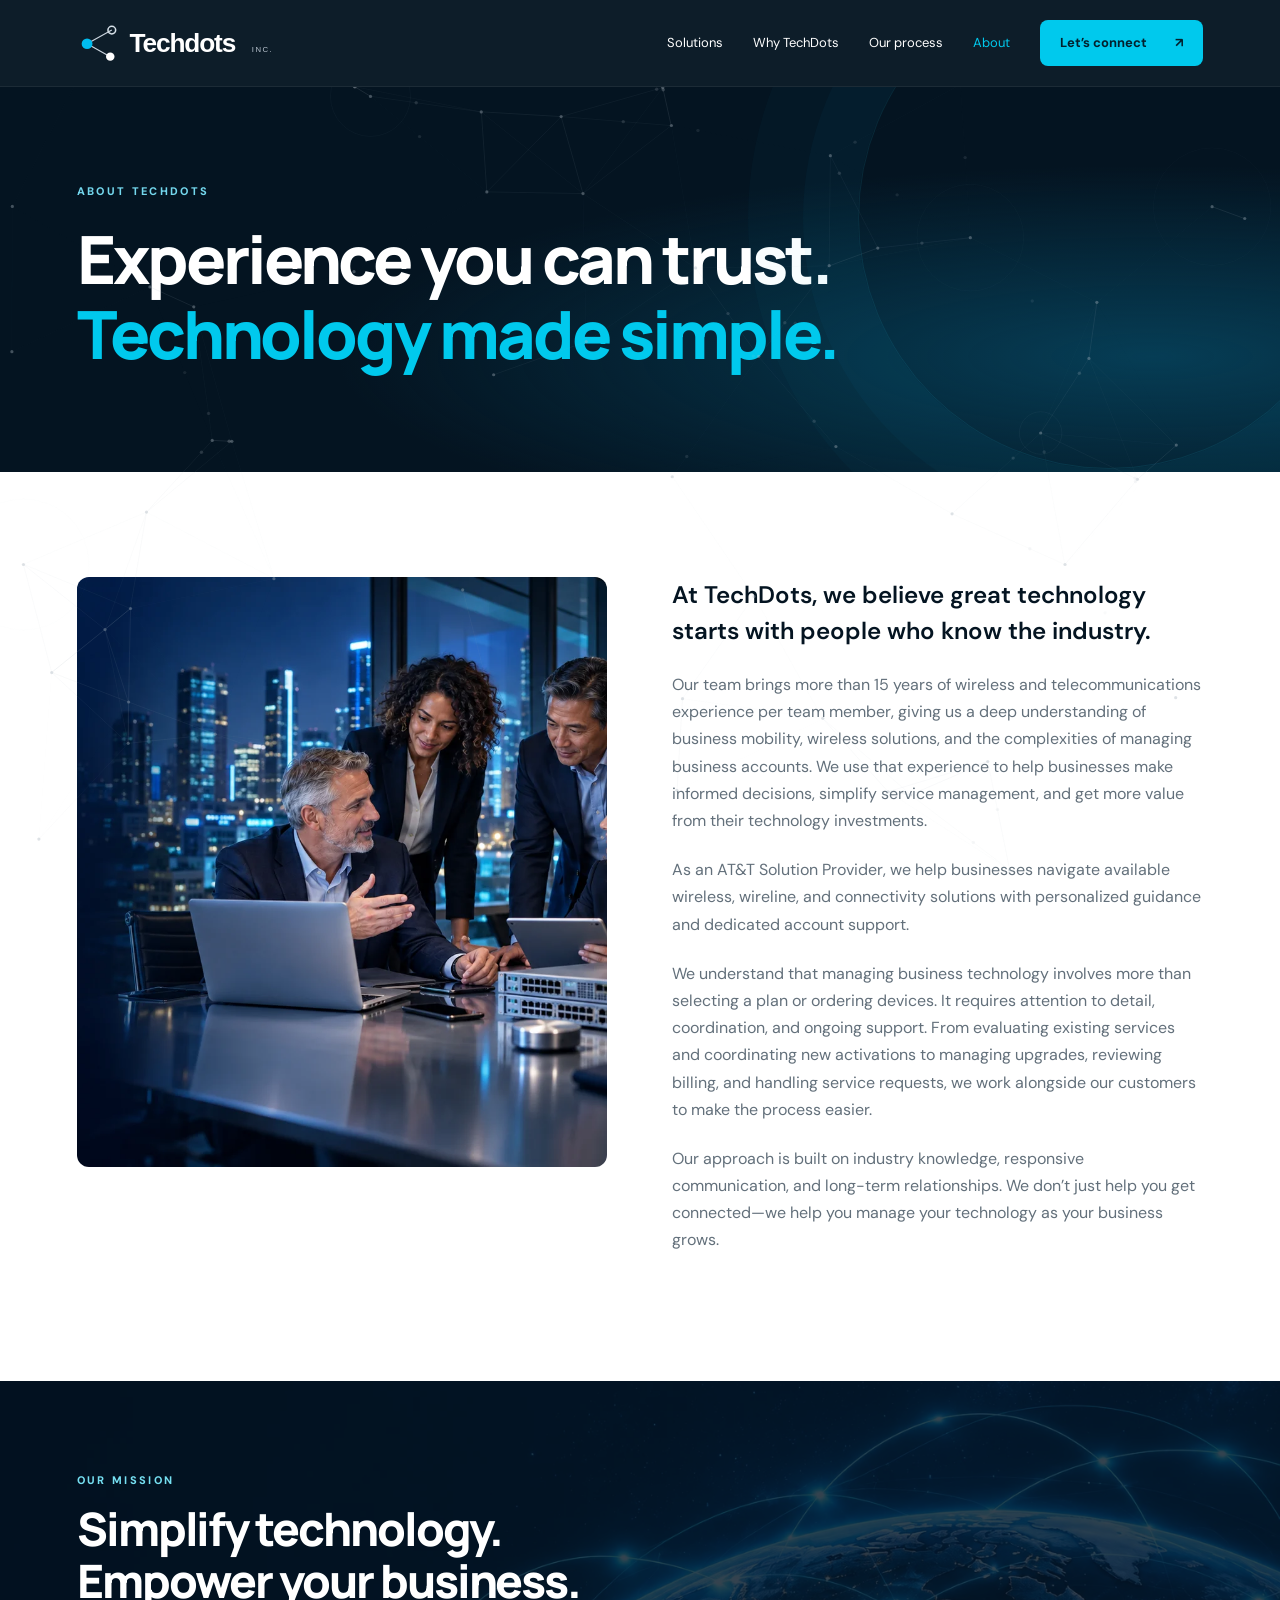
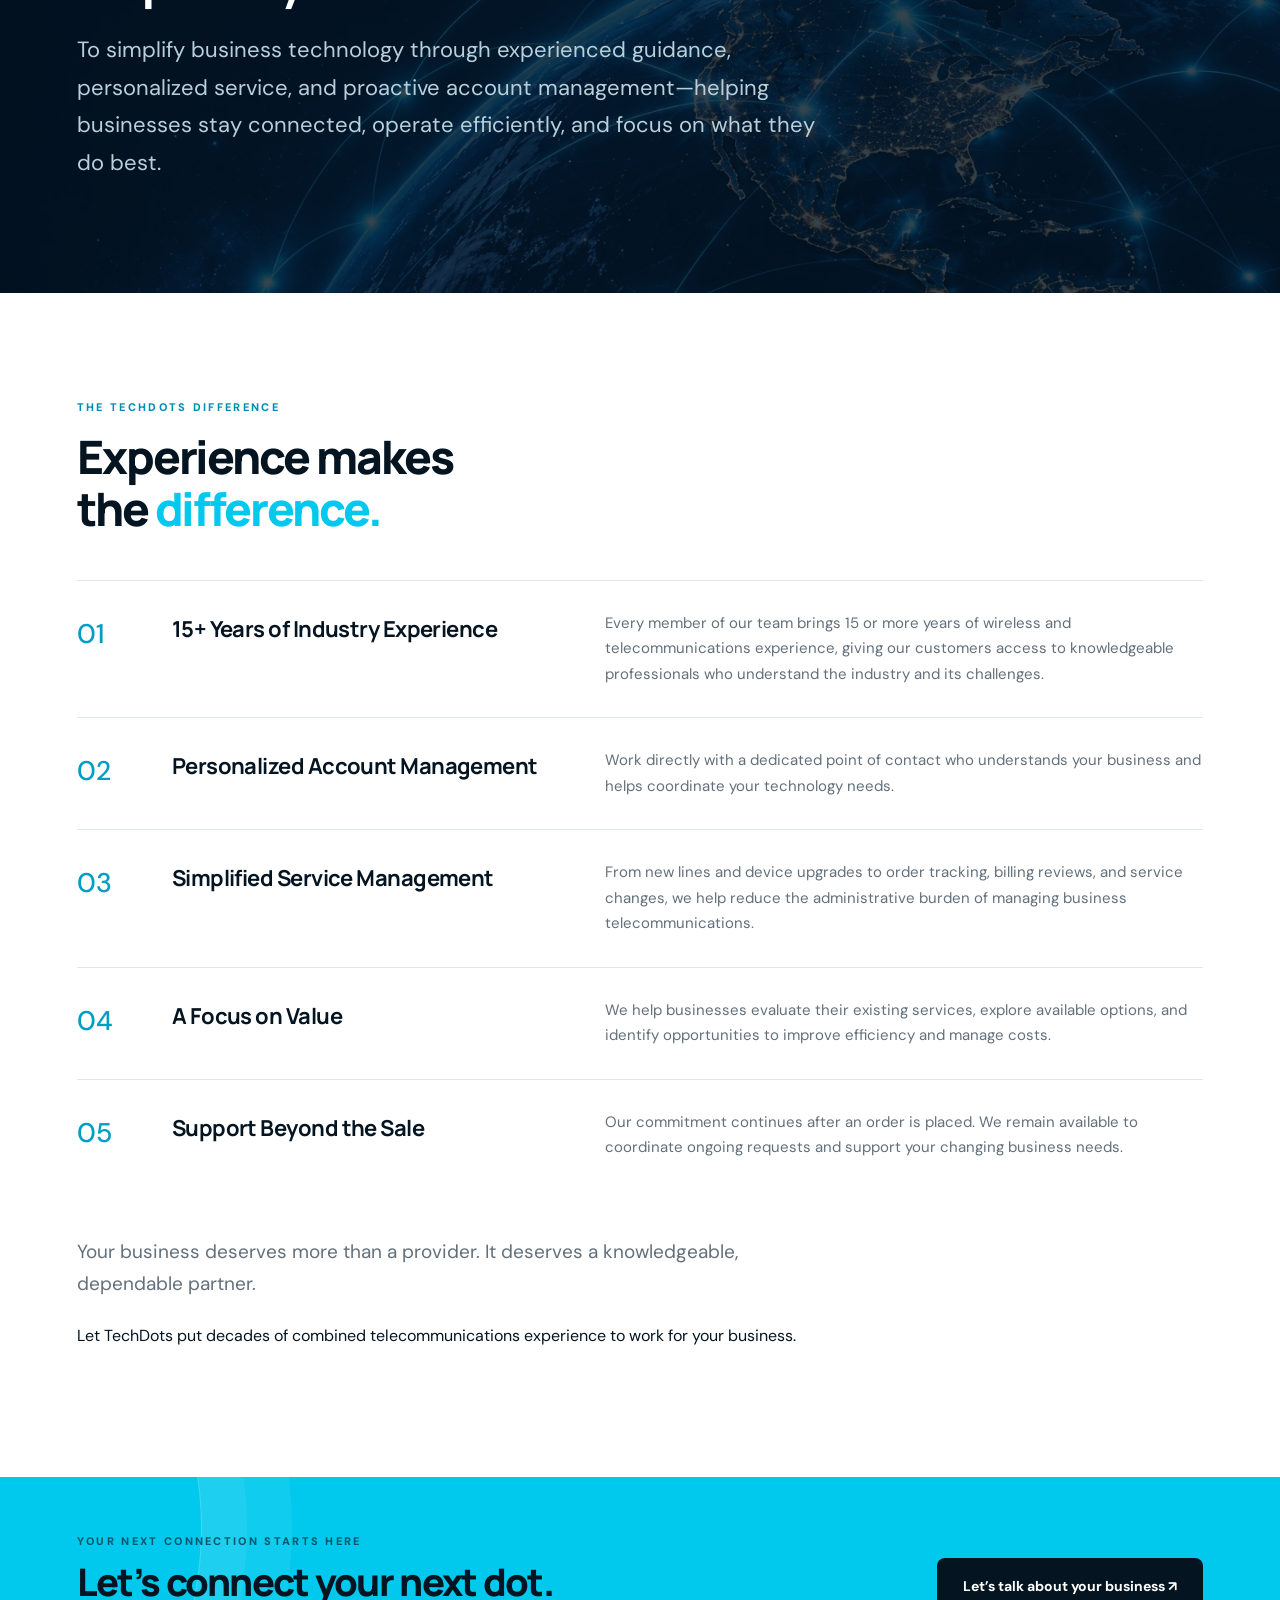
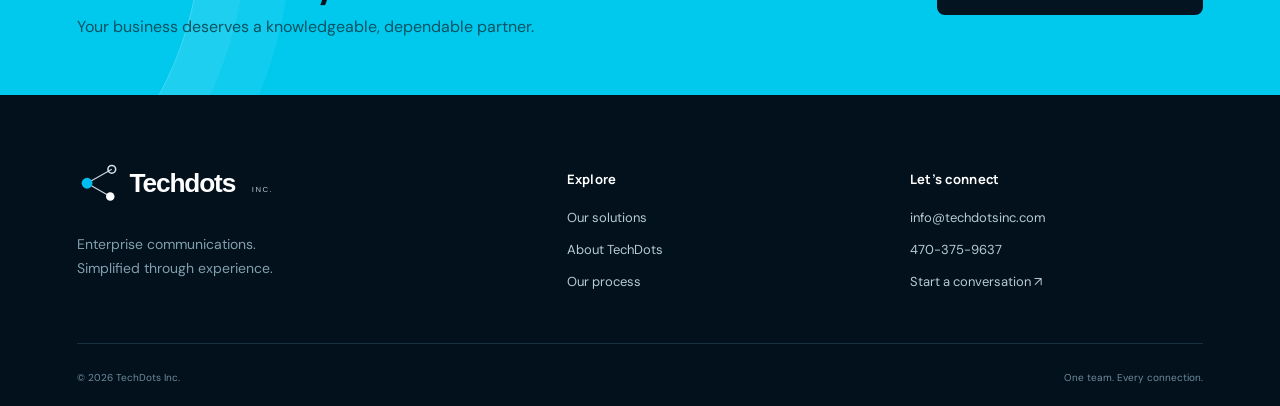
==== about.html @ aaf8532e "update" ====
<!doctype html><html lang="en"><head><meta charset="utf-8"><meta name="viewport" content="width=device-width,initial-scale=1"><title>About TechDots | TechDots Inc.</title><meta name="description" content="TechDots simplifies enterprise mobility, networking, cloud, security and account management with experienced guidance and personalized support."><meta name="theme-color" content="#041421"><link rel="icon" href="assets/favicon.svg" type="image/svg+xml"><link rel="stylesheet" href="styles.css"><script src="script.js" defer></script></head><body><canvas id="ambient-network" aria-hidden="true"></canvas><a class="skip" href="#main">Skip to content</a><header><div class="wrap header-inner"><a class="brand" href="index.html" aria-label="TechDots home"><img class="site-logo" src="assets/techdots-logo.svg" width="282" height="58" alt="Techdots Inc."></a><button class="menu-toggle" aria-label="Open navigation" aria-expanded="false">☰</button><nav aria-label="Main navigation"><a href="solutions.html">Solutions</a><a href="index.html#why">Why TechDots</a><a href="index.html#process">Our process</a><a href="about.html">About</a><a class="button small" href="contact.html">Let’s connect <span>↗</span></a></nav></div></header><main id="main"><section class="page-intro"><div class="wrap"><span class="eyebrow">ABOUT TECHDOTS</span><h1>Experience you can trust.<br><em>Technology made simple.</em></h1></div></section><section class="section"><div class="wrap split about-body"><img src="assets/about.webp" alt="Illustrative team of experienced telecom professionals" loading="lazy"><div><p>At TechDots, we believe great technology starts with people who know the industry.</p><p>Our team brings more than 15 years of wireless and telecommunications experience per team member, giving us a deep understanding of business mobility, wireless solutions, and the complexities of managing business accounts. We use that experience to help businesses make informed decisions, simplify service management, and get more value from their technology investments.</p><p>As an AT&T Solution Provider, we help businesses navigate available wireless, wireline, and connectivity solutions with personalized guidance and dedicated account support.</p><p>We understand that managing business technology involves more than selecting a plan or ordering devices. It requires attention to detail, coordination, and ongoing support. From evaluating existing services and coordinating new activations to managing upgrades, reviewing billing, and handling service requests, we work alongside our customers to make the process easier.</p><p>Our approach is built on industry knowledge, responsive communication, and long-term relationships. We don’t just help you get connected—we help you manage your technology as your business grows.</p></div></div></section><section class="mission"><div class="wrap"><span class="eyebrow">OUR MISSION</span><h2 class="reveal">Simplify technology.<br>Empower your business.</h2><p>To simplify business technology through experienced guidance, personalized service, and proactive account management—helping businesses stay connected, operate efficiently, and focus on what they do best.</p></div></section><section class="section"><div class="wrap"><span class="eyebrow">THE TECHDOTS DIFFERENCE</span><h2>Experience makes<br>the <em>difference.</em></h2><div class="difference-list"><article class="reveal"><span>01</span><h3>15+ Years of Industry Experience</h3><p>Every member of our team brings 15 or more years of wireless and telecommunications experience, giving our customers access to knowledgeable professionals who understand the industry and its challenges.</p></article><article class="reveal"><span>02</span><h3>Personalized Account Management</h3><p>Work directly with a dedicated point of contact who understands your business and helps coordinate your technology needs.</p></article><article class="reveal"><span>03</span><h3>Simplified Service Management</h3><p>From new lines and device upgrades to order tracking, billing reviews, and service changes, we help reduce the administrative burden of managing business telecommunications.</p></article><article class="reveal"><span>04</span><h3>A Focus on Value</h3><p>We help businesses evaluate their existing services, explore available options, and identify opportunities to improve efficiency and manage costs.</p></article><article class="reveal"><span>05</span><h3>Support Beyond the Sale</h3><p>Our commitment continues after an order is placed. We remain available to coordinate ongoing requests and support your changing business needs.</p></article></div><p class="lead">Your business deserves more than a provider. It deserves a knowledgeable, dependable partner.</p><p>Let TechDots put decades of combined telecommunications experience to work for your business.</p></div></section><section class="cta"><div class="wrap"><div><span class="eyebrow">YOUR NEXT CONNECTION STARTS HERE</span><h2>Let’s connect your next dot.</h2><p>Your business deserves a knowledgeable, dependable partner.</p></div><a class="button dark" href="contact.html">Let’s talk about your business ↗</a></div></section></main><footer><div class="wrap footer-grid"><div><a class="brand" href="index.html"><img class="site-logo" src="assets/techdots-logo.svg" width="282" height="58" alt="Techdots Inc."></a><p>Enterprise communications.<br>Simplified through experience.</p></div><div><h3>Explore</h3><a href="solutions.html">Our solutions</a><a href="about.html">About TechDots</a><a href="index.html#process">Our process</a></div><div><h3>Let’s connect</h3><a href="mailto:info@techdotsinc.com">info@techdotsinc.com</a><a href="tel:+14703759637">470-375-9637</a><a href="contact.html">Start a conversation ↗</a></div></div><div class="wrap footer-bottom"><span>© <span data-year></span> TechDots Inc.</span><span>One team. Every connection.</span></div></footer><button class="back-top" aria-label="Back to top">↑</button></body></html>
---- styles.css ----
@import url('https://fonts.googleapis.com/css2?family=DM+Sans:wght@400;500;600;700&family=Manrope:wght@400;500;600;700;800&display=swap');
:root{--ink:#041421;--navy:#071d2c;--cyan:#00c9ed;--paper:#f5f9fc;--muted:#63707b;--line:#dce6ec}*{box-sizing:border-box}html{scroll-behavior:smooth;scroll-padding-top:92px}body{margin:0;color:var(--ink);font-family:'DM Sans',Arial,sans-serif;background:white;font-size:16px;line-height:1.7}h1,h2,h3,.brand{font-family:Manrope,Arial,sans-serif;line-height:1.13;letter-spacing:-.045em}h1{font-size:clamp(42px,5.2vw,78px);font-weight:800;margin:20px 0 26px;max-width:900px}h2{font-size:clamp(32px,3.6vw,53px);margin:14px 0 24px;font-weight:800}h3{font-size:22px;letter-spacing:-.025em;margin:12px 0}p{margin:0 0 22px}a{color:inherit;text-decoration:none}button,input,textarea,select{font:inherit}button,a,input,select,textarea{-webkit-tap-highlight-color:transparent}button{cursor:pointer}a:focus-visible,button:focus-visible,input:focus-visible,textarea:focus-visible,select:focus-visible{outline:3px solid #009dc4;outline-offset:5px}img{display:block;max-width:100%}em{font-style:normal;color:var(--cyan)}.wrap{width:min(1240px,88%);margin:auto}.section{padding:105px 0}.eyebrow{display:block;font-size:11px;letter-spacing:.21em;font-weight:800;color:#008bb5;line-height:1.7}.lead{font-size:19px;line-height:1.7;max-width:730px;color:var(--muted)}.button{display:inline-flex;align-items:center;justify-content:center;gap:28px;background:var(--cyan);color:#03202d;border:1px solid transparent;padding:17px 25px;border-radius:8px;font-size:14px;font-weight:700;transition:transform .25s,box-shadow .25s,background .25s;line-height:1.5}.button:hover{transform:translateY(-3px);box-shadow:0 8px 28px #00bce32b;background:#46ddf7}.button.small{padding:12px 19px;font-size:13px}.button.dark{background:var(--ink);color:white}.button.outline{background:transparent;border-color:#94a9b6;color:var(--ink)}.text-link{font-size:14px;font-weight:700}.text-link:hover{color:var(--cyan)}header{background:#041421f5;color:white;position:sticky;top:0;z-index:50;backdrop-filter:blur(16px);border-bottom:1px solid #ffffff10}.header-inner{height:86px;display:flex;justify-content:space-between;align-items:center}.brand{display:inline-flex;align-items:center;gap:13px;font-size:31px;font-weight:800;letter-spacing:-.06em;white-space:nowrap}.brand small{font-family:Arial,sans-serif;font-size:10px;letter-spacing:.12em;font-weight:400;margin-left:6px}.brandmark{position:relative;width:35px;height:35px;display:inline-block;background:linear-gradient(60deg,transparent 46%,var(--cyan) 48%,var(--cyan) 51%,transparent 53%)}.brandmark:after{content:'';position:absolute;left:5px;top:15px;width:28px;border-top:2px solid var(--cyan);transform:rotate(-34deg)}.brandmark i{position:absolute;width:10px;height:10px;background:var(--cyan);border-radius:50%;z-index:1}.brandmark i:nth-child(1){left:1px;top:22px}.brandmark i:nth-child(2){left:17px;top:1px}.brandmark i:nth-child(3){right:0;bottom:0}nav{display:flex;align-items:center;gap:30px}nav>a{font-size:13px;transition:color .2s}nav>a:hover,nav>a[aria-current=page]{color:var(--cyan)}nav>a.button:hover{color:var(--ink)}.menu-toggle{display:none;background:none;color:white;border:0;font-size:26px}.hero{min-height:700px;height:calc(100svh - 86px);max-height:920px;background:var(--ink);color:white;position:relative;overflow:hidden;display:flex;align-items:center}.hero-img{position:absolute;width:100%;height:100%;object-fit:cover;object-position:center}.hero:after{content:'';position:absolute;inset:0;background:linear-gradient(90deg,#03101bee 0%,#03101bc9 25%,#03101b12 65%);pointer-events:none}.hero-content{position:relative;z-index:2;padding:60px 0 90px}.hero-content h1{max-width:650px;font-size:clamp(44px,5.5vw,80px)}.hero p{font-size:19px;line-height:1.65;max-width:550px;color:#d3dfe8}.hero .eyebrow{color:#a0dfed}.actions{display:flex;align-items:center;gap:25px;margin:30px 0 42px}.partner{display:flex;align-items:center;gap:16px;font-size:13px;color:#c3d5de}.partner b{font-size:25px;color:white}.partner>span:last-child{border-left:1px solid #6d8999;padding-left:17px}.partner-orb{height:32px;width:32px;border-radius:50%;background:repeating-linear-gradient(0deg,var(--cyan) 0 3px,transparent 3px 5px);transform:rotate(-15deg)}.live-dot{display:inline-block;height:7px;width:7px;border-radius:50%;background:var(--cyan);margin-right:8px;box-shadow:0 0 15px var(--cyan);animation:pulse 3s infinite}.scroll-cue{position:absolute;bottom:22px;left:6%;z-index:3;color:#9db8c7;letter-spacing:.2em;font-size:9px;display:flex;align-items:center;gap:18px}.scroll-cue span{font-size:25px;color:var(--cyan)}#network-canvas{position:absolute;inset:0;z-index:1;pointer-events:none;opacity:.5}.trust{background:var(--paper);border-bottom:1px solid var(--line)}.trust .wrap{display:flex;justify-content:space-between;align-items:center;gap:20px;padding:22px 0;font-size:13px;color:#4c6473}.trust i{height:6px;width:6px;background:var(--cyan);border-radius:50%}.section-head{display:flex;align-items:flex-end;justify-content:space-between;gap:40px;margin-bottom:35px}.section-head p{color:var(--muted);font-size:17px}.service-grid{display:grid;grid-template-columns:repeat(3,1fr);gap:22px}.service-card{background:var(--ink);position:relative;min-height:355px;border-radius:14px;color:white;overflow:hidden;isolation:isolate;border:1px solid #102e42;transition:transform .3s,box-shadow .3s}.service-card:first-child{grid-column:span 2}.service-card img{height:100%;width:100%;object-fit:cover;position:absolute;inset:0;z-index:-2;transition:transform .7s}.service-card:after{content:'';inset:0;position:absolute;background:linear-gradient(0deg,#02101bf5,#02101b75 55%,#02101b10);z-index:-1}.service-card>div{padding:30px;display:flex;flex-direction:column;justify-content:flex-end;height:100%;min-height:355px}.service-card h3{font-size:25px;max-width:320px}.service-card p{font-size:14px;color:#cbdce5;max-width:310px;line-height:1.5}.index{font-size:9px;letter-spacing:.17em;color:#6ce2fb}.card-link{display:flex;justify-content:space-between;align-items:center;font-size:12px;color:#73e3f7;margin-top:10px}.card-link b{border:1px solid #6eddf666;border-radius:50%;height:32px;width:32px;display:grid;place-items:center;font-size:18px}.service-card:hover{transform:translateY(-5px);box-shadow:0 20px 40px #06273f26}.service-card:hover img{transform:scale(1.045)}.split{display:grid;grid-template-columns:1fr 1fr;gap:65px;align-items:center}.why{background:var(--ink);color:white;overflow:hidden}.why .eyebrow{color:#79dff2}.why .lead{color:#b0c5d1;font-size:16px}.check-list article{display:flex;gap:17px;margin:23px 0}.check-list article>span{background:var(--cyan);color:var(--ink);flex:0 0 28px;height:28px;border-radius:50%;display:grid;place-items:center;margin-top:7px}.check-list h3{font-size:17px;letter-spacing:-.015em;margin:5px 0 9px}.check-list p{font-size:14px;color:#9eb7c6;line-height:1.65;margin:0}.fine{font-size:12px;color:#7b929f;line-height:1.6}.ecosystem{position:relative;min-height:620px;border-radius:22px;overflow:hidden;background:#061726;border:1px solid #173a50}.ecosystem img{position:absolute;inset:0;height:100%;width:100%;object-fit:cover;object-position:65%}.floating-tag{position:absolute;bottom:30px;left:25px;right:25px;backdrop-filter:blur(20px);background:#08283f99;border:1px solid #2d6980;color:#a4ebf9;border-radius:9px;padding:17px;text-align:center;font-size:14px}.process{background:linear-gradient(135deg,#f4f9fc,white)}.steps{display:grid;grid-template-columns:repeat(4,1fr);gap:28px;margin-top:55px}.steps article{position:relative}.steps article:before{content:'';height:1px;background:#b4d7e2;position:absolute;left:40px;top:23px;right:-28px}.steps article:last-child:before{display:none}.step-number{display:grid;place-items:center;border:1px solid #80d8ec;background:#ddf8fc;color:#008db5;height:47px;width:47px;position:relative;z-index:1;border-radius:50%;font-size:13px;margin-bottom:25px}.steps h3{font-size:23px;margin-bottom:17px}.steps p{font-size:14px;color:var(--muted)}.about-teaser{padding:95px 0;border-top:1px solid var(--line)}.about-teaser img{border-radius:13px;aspect-ratio:1.2;object-fit:cover;object-position:75%}.about-teaser p{color:var(--muted)}.cta{background:var(--cyan);padding:55px 0;position:relative;overflow:hidden}.cta:before{content:'';position:absolute;width:700px;height:700px;border:1px solid #ffffff44;border-radius:50%;left:-500px;top:-300px;box-shadow:0 0 0 45px #ffffff10,0 0 0 90px #ffffff10;pointer-events:none}.cta .wrap{display:flex;align-items:center;justify-content:space-between;gap:40px;position:relative}.cta h2{font-size:38px;margin:10px 0}.cta .eyebrow{color:#07576b}.cta p{margin:0;color:#0b5363}.cta .button{flex-shrink:0}footer{background:#02111b;color:#b9cbd6;padding:65px 0 20px}.footer-grid{display:grid;grid-template-columns:1.5fr 1fr 1fr;gap:50px}footer .brand{color:white;font-size:29px}footer p{font-size:14px;margin-top:20px;color:#829fae}footer h3{font-size:13px;color:white;letter-spacing:.02em;margin-bottom:20px}footer a:not(.brand){display:block;font-size:13px;margin-bottom:10px}footer a:hover{color:var(--cyan)}.footer-bottom{border-top:1px solid #18313e;margin-top:40px;padding-top:25px;display:flex;justify-content:space-between;font-size:10px;color:#6f8c9d}.back-top{position:fixed;bottom:20px;right:20px;border:1px solid #4ccbe755;background:var(--ink);color:var(--cyan);width:43px;height:43px;border-radius:50%;opacity:0;pointer-events:none;transition:opacity .2s;z-index:20}.back-top.visible{opacity:1;pointer-events:auto}.page-intro{padding:95px 0 75px;background:radial-gradient(ellipse at 90% 70%,#063d55,transparent 50%),var(--ink);color:white;position:relative;overflow:hidden}.page-intro .lead{color:#a7beca}.page-intro .eyebrow{color:#74d8ee}.page-intro:after{content:'';position:absolute;right:-80px;top:-120px;width:500px;height:500px;border:1px solid #20a9ca22;border-radius:50%;box-shadow:0 0 0 55px #16b1d509,0 0 0 110px #16b1d507;pointer-events:none}.detail-hero{min-height:600px;position:relative;display:flex;align-items:center;background:var(--ink);color:white;isolation:isolate;overflow:hidden}.detail-hero>img{position:absolute;inset:0;width:100%;height:100%;object-fit:cover;z-index:-2}.detail-hero:after{position:absolute;inset:0;content:'';background:linear-gradient(90deg,#02111bf5,#02111bbd 45%,#02111b20);z-index:-1}.detail-hero .wrap{padding:70px 0}.detail-hero h1{max-width:650px}.detail-hero .lead{max-width:520px;color:#bbd2df}.detail-hero .eyebrow{color:#73deef}.breadcrumb{display:block;font-size:12px;color:#8fbacb;margin-bottom:35px}.detail-copy{display:grid;grid-template-columns:1.4fr 1fr;gap:90px}.detail-copy p{font-size:18px;color:var(--muted)}.detail-copy aside{background:var(--paper);border:1px solid var(--line);padding:30px;border-radius:12px}.feature-list{list-style:none;padding:0;margin:25px 0 0}.feature-list li{display:flex;gap:12px;color:#008dad;border-bottom:1px solid var(--line);padding:11px 0;font-size:14px}.feature-list li span{color:#425b69}.mini-process{padding:70px 0;background:var(--paper)}.mini-process h2{font-size:34px}.about-body{align-items:start}.about-body>img{border-radius:12px;position:sticky;top:115px;aspect-ratio:.9;object-fit:cover;object-position:75%}.about-body p{color:var(--muted)}.about-body p:first-child{font-size:24px;color:var(--ink);line-height:1.5;font-weight:600}.mission{background:var(--ink) url('assets/globe.webp') center right/cover;padding:90px 0;color:white;position:relative;isolation:isolate}.mission:before{content:'';position:absolute;inset:0;z-index:-1;background:#031523cc}.mission p{max-width:760px;font-size:22px;color:#b9d0dc}.mission .eyebrow{color:#76e0f2}.difference-list{margin:45px 0}.difference-list article{display:grid;grid-template-columns:60px 1fr 1.5fr;gap:35px;border-top:1px solid var(--line);padding:30px 0;align-items:start}.difference-list article>span{color:#009ec4;font-size:27px;font-weight:500}.difference-list h3{margin:6px 0}.difference-list p{color:var(--muted);font-size:15px;margin:0}.contact .split{align-items:start}.contact-link{display:block;font-size:20px;color:#008db0;margin:22px 0}form{background:var(--paper);padding:35px;border:1px solid var(--line);border-radius:15px}label{display:block;font-size:12px;font-weight:600;color:#385364;margin-bottom:20px}input,textarea,select{width:100%;display:block;padding:13px 12px;border:1px solid #cedce5;border-radius:6px;background:white;color:var(--ink);margin-top:7px;font-size:15px}textarea{resize:vertical}.form-row{display:grid;grid-template-columns:1fr 1fr;gap:20px}#form-status{font-size:13px;margin-top:18px;color:#007d9b}.skip{position:fixed;top:-100px;left:10px;z-index:100;background:white;padding:10px}.skip:focus{top:10px}.js .reveal{opacity:0;transform:translateY(24px);transition:opacity .7s,transform .7s}.js .reveal.in-view{opacity:1;transform:none}@keyframes pulse{50%{box-shadow:0 0 0 7px #00c9ed00}}@media(min-width:1000px){.service-card:nth-child(7){grid-column:span 2}}@media(max-width:1050px){nav{gap:18px}.split{gap:35px}.hero-content h1{font-size:60px}.service-grid{grid-template-columns:repeat(2,1fr)}.service-card:first-child{grid-column:span 1}.steps{gap:20px}.steps article:before{right:-20px}.detail-copy{gap:40px}.cta .wrap{align-items:flex-start}.cta h2{font-size:32px}}@media(max-width:760px){.wrap{width:88%}.header-inner{height:72px}.brand{font-size:26px}.menu-toggle{display:block}nav{display:none;position:absolute;top:72px;left:0;right:0;background:#041421;padding:25px 6%;border-bottom:1px solid #244153;flex-direction:column;align-items:stretch;gap:20px}nav.open{display:flex}nav>a{font-size:16px}.hero{min-height:780px;height:auto;align-items:flex-start}.hero-img{object-position:65% bottom;height:65%;top:auto;bottom:0}.hero:after{background:linear-gradient(180deg,#03101b 3%,#03101bf5 28%,#03101b22 80%)}.hero-content{padding:45px 0 300px}.hero-content h1{font-size:48px}.hero p{font-size:16px;max-width:380px}.hero .eyebrow{font-size:9px}.actions{gap:20px;flex-wrap:wrap;margin:22px 0}.partner{font-size:11px}.partner b{font-size:20px}.scroll-cue{display:none}.trust .wrap{flex-wrap:wrap;justify-content:center;font-size:11px;gap:10px}.trust i{width:4px;height:4px}.trust span:last-child{display:none}.section{padding:65px 0}.section-head{display:block;margin-bottom:25px}.section-head p{font-size:15px}.service-grid{grid-template-columns:1fr}.service-card{min-height:330px}.service-card>div{min-height:330px}.split{grid-template-columns:1fr;gap:35px}.ecosystem{min-height:360px}.steps{grid-template-columns:1fr 1fr;gap:25px}.steps article:before{display:none}.steps p{font-size:13px}.step-number{margin-bottom:18px}.about-teaser{padding:60px 0}.about-teaser img{aspect-ratio:1.6}.cta .wrap{flex-direction:column;gap:25px}.cta h2{font-size:32px}.footer-grid{grid-template-columns:1fr 1fr;gap:30px}.footer-grid>div:first-child{grid-column:span 2}.footer-bottom{gap:20px}.page-intro{padding:60px 0}.page-intro .lead{font-size:16px}.detail-hero{min-height:590px}.detail-hero>img{object-position:65%}.detail-hero:after{background:#02111bbd}.detail-hero h1{font-size:45px}.detail-copy{grid-template-columns:1fr;gap:30px}.detail-copy p{font-size:16px}.about-body>img{position:static;aspect-ratio:1.5}.mission{padding:65px 0}.mission p{font-size:18px}.difference-list article{grid-template-columns:35px 1fr;gap:15px}.difference-list p{grid-column:2}.contact-link{font-size:18px}form{padding:23px}.form-row{grid-template-columns:1fr;gap:0}.lead{font-size:17px}.back-top{width:38px;height:38px}}@media(prefers-reduced-motion:reduce){html{scroll-behavior:auto}*,*:before,*:after{animation:none!important;transition:none!important}.js .reveal{opacity:1;transform:none}#network-canvas{display:none}}

/* Exact supplied partner badge, preserved aspect ratio */
.partner .att-badge{width:300px;max-width:100%;height:auto;object-fit:contain;display:block}.signal-field{position:absolute;inset:0;overflow:hidden;pointer-events:none;z-index:1}.signal-field>span{position:absolute;left:69%;top:53%;width:110px;aspect-ratio:1;border:1px solid #24d5f1;border-radius:50%;opacity:0;box-shadow:0 0 18px #00c9ed20;animation:signalWave 7s linear infinite}.signal-field>span:nth-child(2){animation-delay:2.33s}.signal-field>span:nth-child(3){animation-delay:4.66s}.signal-pulse{position:absolute;width:6px;height:6px;border-radius:50%;background:#a4f6ff;box-shadow:0 0 9px 3px #00c9edaa;opacity:0}.pulse-a{left:45%;top:78%;animation:connectionPulse 5s ease-in-out infinite}.pulse-b{left:62%;top:58%;animation:connectionPulse 6s ease-in-out 2s infinite}@keyframes signalWave{0%{transform:translate(-50%,-50%) scale(.3);opacity:0}15%{opacity:.35}85%{opacity:.06}100%{transform:translate(-50%,-50%) scale(9);opacity:0}}@keyframes connectionPulse{0%{transform:translate(0,0);opacity:0}15%{opacity:.85}80%{opacity:.6}100%{transform:translate(270px,-130px);opacity:0}}@media(max-width:760px){.partner .att-badge{width:250px}.signal-field>span{top:76%;left:67%}.pulse-a{top:85%;left:20%}.pulse-b{top:80%;left:40%}}@media(prefers-reduced-motion:reduce){.signal-field{display:none}}

.brand .site-logo{display:block;width:218px;height:auto;max-width:100%}footer .brand .site-logo{width:218px}@media(max-width:760px){.brand .site-logo{width:185px}}

/* Full-viewport ambient network, visible throughout every page */
#ambient-network{position:fixed;inset:0;width:100%;height:100%;pointer-events:none;z-index:4;opacity:.62}header{z-index:50}footer{position:relative}.signal-field{display:none}#network-canvas{display:none}@media(prefers-reduced-motion:reduce){#ambient-network{display:none}}
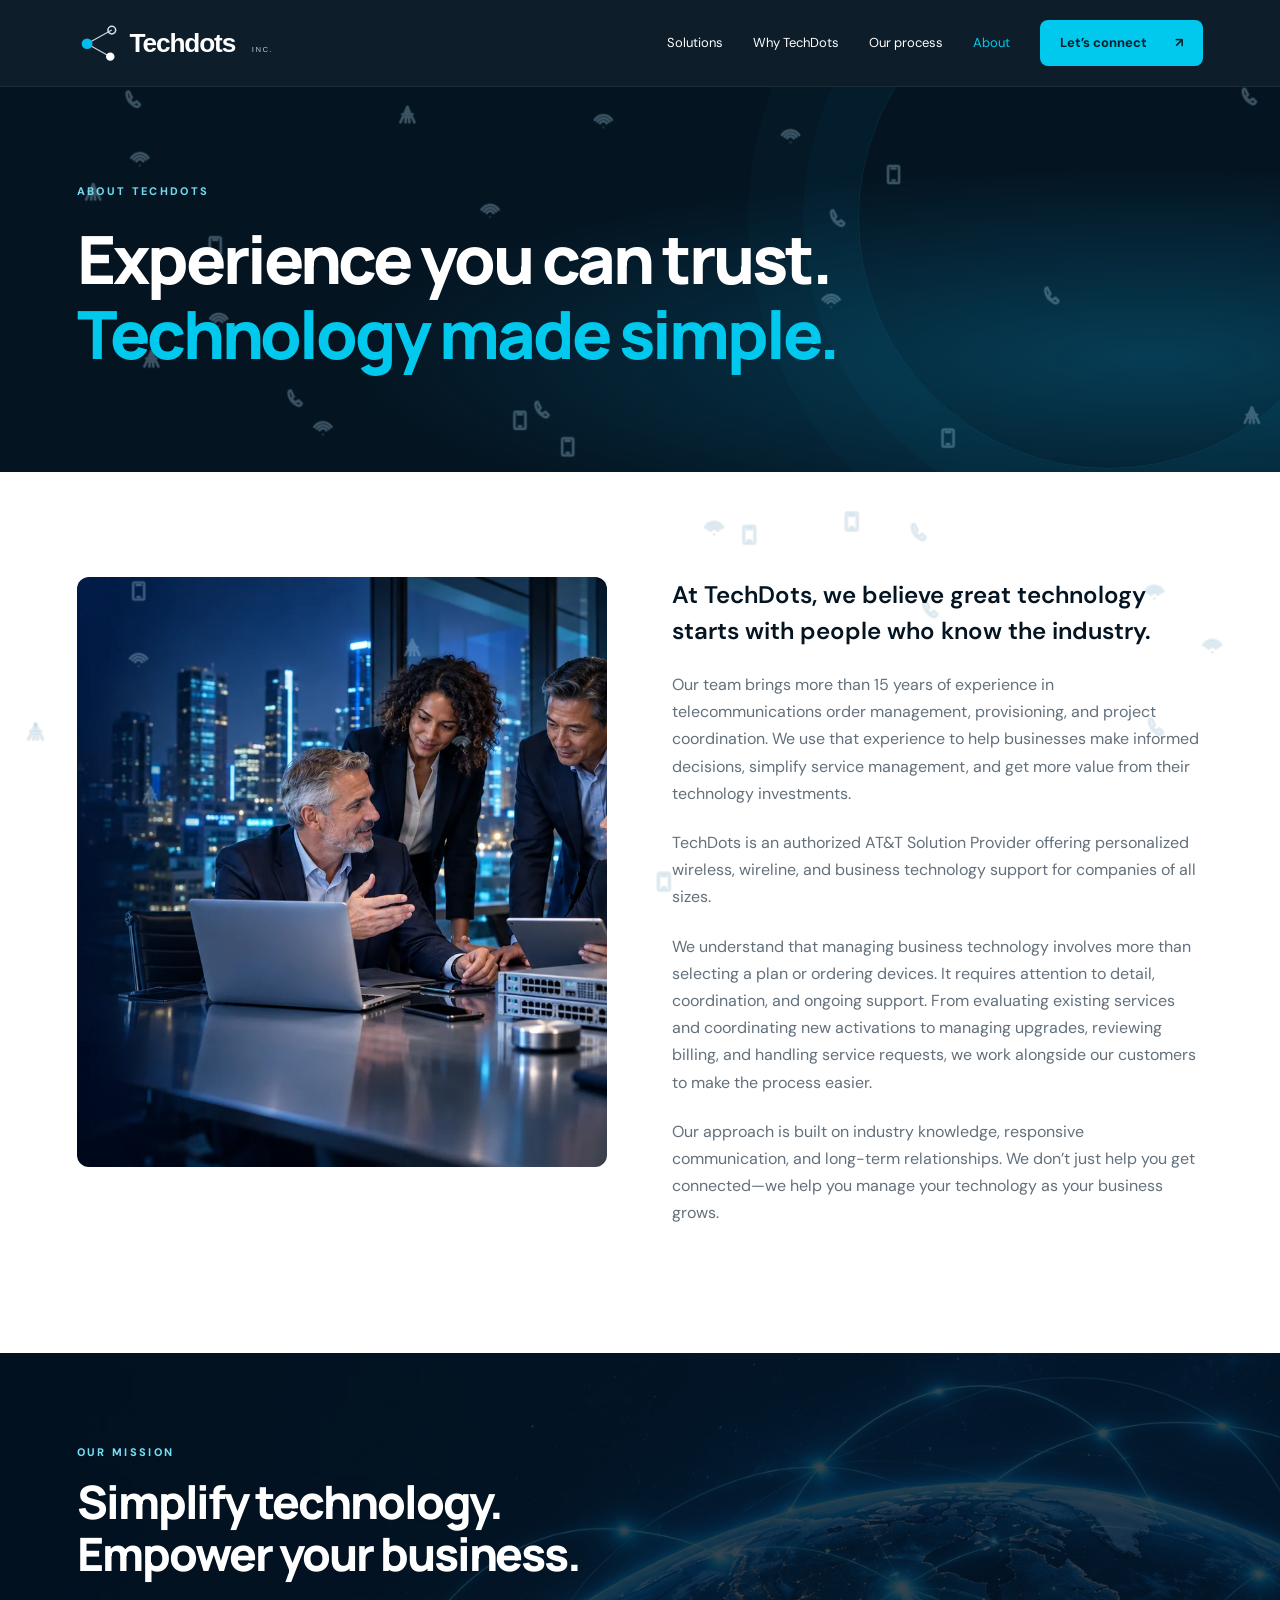
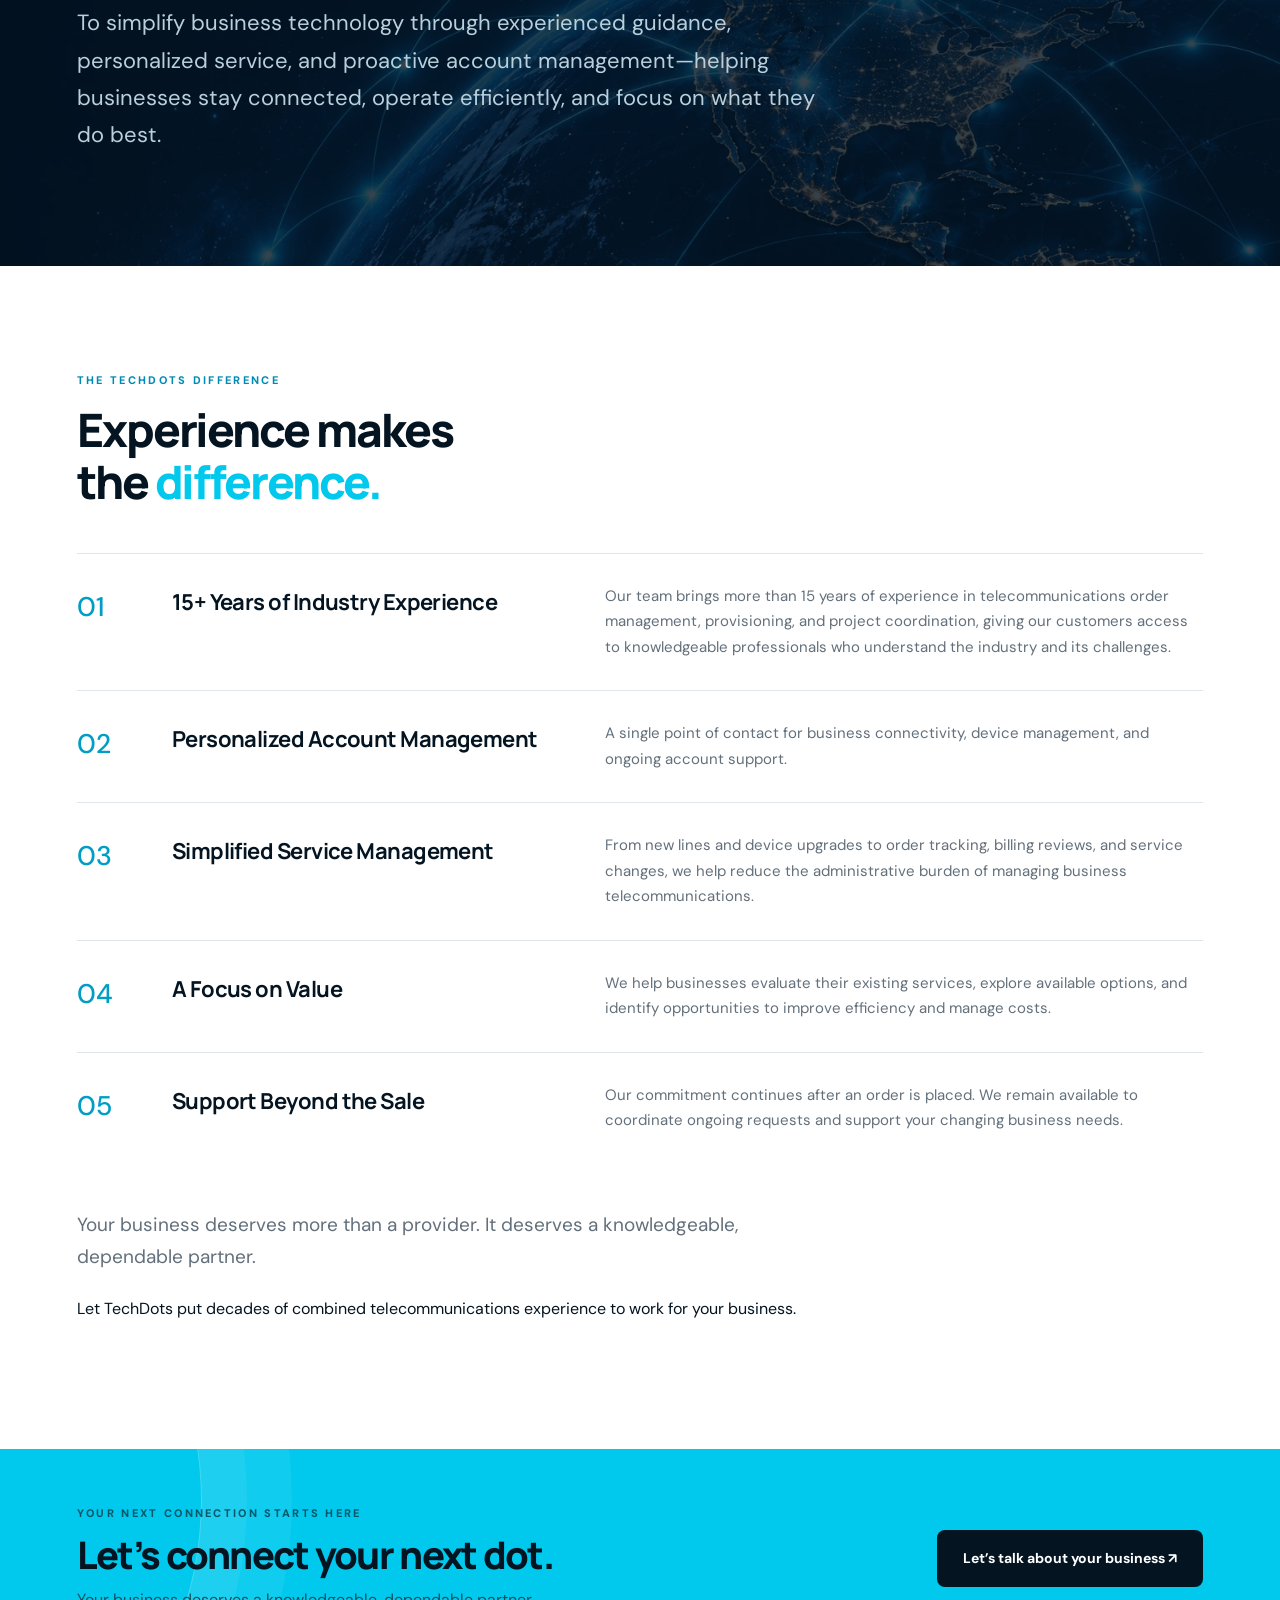
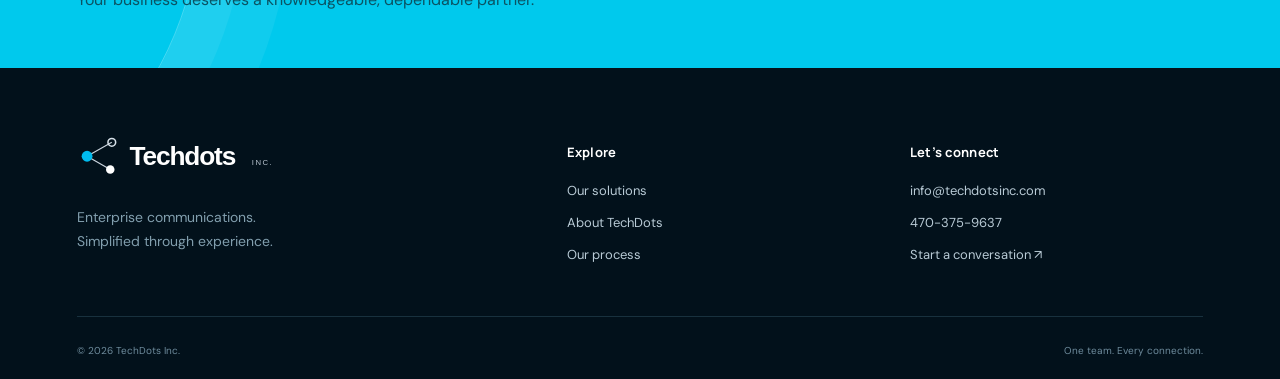
==== commit 0bb184e5: "update" ====
--- a/about.html
+++ b/about.html
@@ -1 +1 @@
-<!doctype html><html lang="en"><head><meta charset="utf-8"><meta name="viewport" content="width=device-width,initial-scale=1"><title>About TechDots | TechDots Inc.</title><meta name="description" content="TechDots simplifies enterprise mobility, networking, cloud, security and account management with experienced guidance and personalized support."><meta name="theme-color" content="#041421"><link rel="icon" href="assets/favicon.svg" type="image/svg+xml"><link rel="stylesheet" href="styles.css"><script src="script.js" defer></script></head><body><canvas id="ambient-network" aria-hidden="true"></canvas><a class="skip" href="#main">Skip to content</a><header><div class="wrap header-inner"><a class="brand" href="index.html" aria-label="TechDots home"><img class="site-logo" src="assets/techdots-logo.svg" width="282" height="58" alt="Techdots Inc."></a><button class="menu-toggle" aria-label="Open navigation" aria-expanded="false">☰</button><nav aria-label="Main navigation"><a href="solutions.html">Solutions</a><a href="index.html#why">Why TechDots</a><a href="index.html#process">Our process</a><a href="about.html">About</a><a class="button small" href="contact.html">Let’s connect <span>↗</span></a></nav></div></header><main id="main"><section class="page-intro"><div class="wrap"><span class="eyebrow">ABOUT TECHDOTS</span><h1>Experience you can trust.<br><em>Technology made simple.</em></h1></div></section><section class="section"><div class="wrap split about-body"><img src="assets/about.webp" alt="Illustrative team of experienced telecom professionals" loading="lazy"><div><p>At TechDots, we believe great technology starts with people who know the industry.</p><p>Our team brings more than 15 years of wireless and telecommunications experience per team member, giving us a deep understanding of business mobility, wireless solutions, and the complexities of managing business accounts. We use that experience to help businesses make informed decisions, simplify service management, and get more value from their technology investments.</p><p>As an AT&T Solution Provider, we help businesses navigate available wireless, wireline, and connectivity solutions with personalized guidance and dedicated account support.</p><p>We understand that managing business technology involves more than selecting a plan or ordering devices. It requires attention to detail, coordination, and ongoing support. From evaluating existing services and coordinating new activations to managing upgrades, reviewing billing, and handling service requests, we work alongside our customers to make the process easier.</p><p>Our approach is built on industry knowledge, responsive communication, and long-term relationships. We don’t just help you get connected—we help you manage your technology as your business grows.</p></div></div></section><section class="mission"><div class="wrap"><span class="eyebrow">OUR MISSION</span><h2 class="reveal">Simplify technology.<br>Empower your business.</h2><p>To simplify business technology through experienced guidance, personalized service, and proactive account management—helping businesses stay connected, operate efficiently, and focus on what they do best.</p></div></section><section class="section"><div class="wrap"><span class="eyebrow">THE TECHDOTS DIFFERENCE</span><h2>Experience makes<br>the <em>difference.</em></h2><div class="difference-list"><article class="reveal"><span>01</span><h3>15+ Years of Industry Experience</h3><p>Every member of our team brings 15 or more years of wireless and telecommunications experience, giving our customers access to knowledgeable professionals who understand the industry and its challenges.</p></article><article class="reveal"><span>02</span><h3>Personalized Account Management</h3><p>Work directly with a dedicated point of contact who understands your business and helps coordinate your technology needs.</p></article><article class="reveal"><span>03</span><h3>Simplified Service Management</h3><p>From new lines and device upgrades to order tracking, billing reviews, and service changes, we help reduce the administrative burden of managing business telecommunications.</p></article><article class="reveal"><span>04</span><h3>A Focus on Value</h3><p>We help businesses evaluate their existing services, explore available options, and identify opportunities to improve efficiency and manage costs.</p></article><article class="reveal"><span>05</span><h3>Support Beyond the Sale</h3><p>Our commitment continues after an order is placed. We remain available to coordinate ongoing requests and support your changing business needs.</p></article></div><p class="lead">Your business deserves more than a provider. It deserves a knowledgeable, dependable partner.</p><p>Let TechDots put decades of combined telecommunications experience to work for your business.</p></div></section><section class="cta"><div class="wrap"><div><span class="eyebrow">YOUR NEXT CONNECTION STARTS HERE</span><h2>Let’s connect your next dot.</h2><p>Your business deserves a knowledgeable, dependable partner.</p></div><a class="button dark" href="contact.html">Let’s talk about your business ↗</a></div></section></main><footer><div class="wrap footer-grid"><div><a class="brand" href="index.html"><img class="site-logo" src="assets/techdots-logo.svg" width="282" height="58" alt="Techdots Inc."></a><p>Enterprise communications.<br>Simplified through experience.</p></div><div><h3>Explore</h3><a href="solutions.html">Our solutions</a><a href="about.html">About TechDots</a><a href="index.html#process">Our process</a></div><div><h3>Let’s connect</h3><a href="mailto:info@techdotsinc.com">info@techdotsinc.com</a><a href="tel:+14703759637">470-375-9637</a><a href="contact.html">Start a conversation ↗</a></div></div><div class="wrap footer-bottom"><span>© <span data-year></span> TechDots Inc.</span><span>One team. Every connection.</span></div></footer><button class="back-top" aria-label="Back to top">↑</button></body></html>+<!doctype html><html lang="en"><head><meta charset="utf-8"><meta name="viewport" content="width=device-width,initial-scale=1"><title>About TechDots | TechDots Inc.</title><meta name="description" content="TechDots simplifies enterprise mobility, networking, cloud, security and account management with experienced guidance and personalized support."><meta name="theme-color" content="#041421"><link rel="icon" href="assets/favicon.svg" type="image/svg+xml"><link rel="stylesheet" href="styles.css"><script src="script.js" defer></script></head><body><canvas id="ambient-network" aria-hidden="true"></canvas><a class="skip" href="#main">Skip to content</a><header><div class="wrap header-inner"><a class="brand" href="index.html" aria-label="TechDots home"><img class="site-logo" src="assets/techdots-logo.svg" width="282" height="58" alt="Techdots Inc."></a><button class="menu-toggle" aria-label="Open navigation" aria-expanded="false">☰</button><nav aria-label="Main navigation"><a href="solutions.html">Solutions</a><a href="index.html#why">Why TechDots</a><a href="index.html#process">Our process</a><a href="about.html">About</a><a class="button small" href="contact.html">Let’s connect <span>↗</span></a></nav></div></header><main id="main"><section class="page-intro"><div class="wrap"><span class="eyebrow">ABOUT TECHDOTS</span><h1>Experience you can trust.<br><em>Technology made simple.</em></h1></div></section><section class="section"><div class="wrap split about-body"><img src="assets/about.webp" alt="Illustrative team of experienced telecom professionals" loading="lazy"><div><p>At TechDots, we believe great technology starts with people who know the industry.</p><p>Our team brings more than 15 years of experience in telecommunications order management, provisioning, and project coordination. We use that experience to help businesses make informed decisions, simplify service management, and get more value from their technology investments.</p><p>TechDots is an authorized AT&T Solution Provider offering personalized wireless, wireline, and business technology support for companies of all sizes.</p><p>We understand that managing business technology involves more than selecting a plan or ordering devices. It requires attention to detail, coordination, and ongoing support. From evaluating existing services and coordinating new activations to managing upgrades, reviewing billing, and handling service requests, we work alongside our customers to make the process easier.</p><p>Our approach is built on industry knowledge, responsive communication, and long-term relationships. We don’t just help you get connected—we help you manage your technology as your business grows.</p></div></div></section><section class="mission"><div class="wrap"><span class="eyebrow">OUR MISSION</span><h2 class="reveal">Simplify technology.<br>Empower your business.</h2><p>To simplify business technology through experienced guidance, personalized service, and proactive account management—helping businesses stay connected, operate efficiently, and focus on what they do best.</p></div></section><section class="section"><div class="wrap"><span class="eyebrow">THE TECHDOTS DIFFERENCE</span><h2>Experience makes<br>the <em>difference.</em></h2><div class="difference-list"><article class="reveal"><span>01</span><h3>15+ Years of Industry Experience</h3><p>Our team brings more than 15 years of experience in telecommunications order management, provisioning, and project coordination, giving our customers access to knowledgeable professionals who understand the industry and its challenges.</p></article><article class="reveal"><span>02</span><h3>Personalized Account Management</h3><p>A single point of contact for business connectivity, device management, and ongoing account support.</p></article><article class="reveal"><span>03</span><h3>Simplified Service Management</h3><p>From new lines and device upgrades to order tracking, billing reviews, and service changes, we help reduce the administrative burden of managing business telecommunications.</p></article><article class="reveal"><span>04</span><h3>A Focus on Value</h3><p>We help businesses evaluate their existing services, explore available options, and identify opportunities to improve efficiency and manage costs.</p></article><article class="reveal"><span>05</span><h3>Support Beyond the Sale</h3><p>Our commitment continues after an order is placed. We remain available to coordinate ongoing requests and support your changing business needs.</p></article></div><p class="lead">Your business deserves more than a provider. It deserves a knowledgeable, dependable partner.</p><p>Let TechDots put decades of combined telecommunications experience to work for your business.</p></div></section><section class="cta"><div class="wrap"><div><span class="eyebrow">YOUR NEXT CONNECTION STARTS HERE</span><h2>Let’s connect your next dot.</h2><p>Your business deserves a knowledgeable, dependable partner.</p></div><a class="button dark" href="contact.html">Let’s talk about your business ↗</a></div></section></main><footer><div class="wrap footer-grid"><div><a class="brand" href="index.html"><img class="site-logo" src="assets/techdots-logo.svg" width="282" height="58" alt="Techdots Inc."></a><p>Enterprise communications.<br>Simplified through experience.</p></div><div><h3>Explore</h3><a href="solutions.html">Our solutions</a><a href="about.html">About TechDots</a><a href="index.html#process">Our process</a></div><div><h3>Let’s connect</h3><a href="mailto:info@techdotsinc.com">info@techdotsinc.com</a><a href="tel:+14703759637">470-375-9637</a><a href="contact.html">Start a conversation ↗</a></div></div><div class="wrap footer-bottom"><span>© <span data-year></span> TechDots Inc.</span><span>One team. Every connection.</span></div></footer><button class="back-top" aria-label="Back to top">↑</button></body></html>
--- a/styles.css
+++ b/styles.css
@@ -1,5 +1,5 @@
 @import url('https://fonts.googleapis.com/css2?family=DM+Sans:wght@400;500;600;700&family=Manrope:wght@400;500;600;700;800&display=swap');
-:root{--ink:#041421;--navy:#071d2c;--cyan:#00c9ed;--paper:#f5f9fc;--muted:#63707b;--line:#dce6ec}*{box-sizing:border-box}html{scroll-behavior:smooth;scroll-padding-top:92px}body{margin:0;color:var(--ink);font-family:'DM Sans',Arial,sans-serif;background:white;font-size:16px;line-height:1.7}h1,h2,h3,.brand{font-family:Manrope,Arial,sans-serif;line-height:1.13;letter-spacing:-.045em}h1{font-size:clamp(42px,5.2vw,78px);font-weight:800;margin:20px 0 26px;max-width:900px}h2{font-size:clamp(32px,3.6vw,53px);margin:14px 0 24px;font-weight:800}h3{font-size:22px;letter-spacing:-.025em;margin:12px 0}p{margin:0 0 22px}a{color:inherit;text-decoration:none}button,input,textarea,select{font:inherit}button,a,input,select,textarea{-webkit-tap-highlight-color:transparent}button{cursor:pointer}a:focus-visible,button:focus-visible,input:focus-visible,textarea:focus-visible,select:focus-visible{outline:3px solid #009dc4;outline-offset:5px}img{display:block;max-width:100%}em{font-style:normal;color:var(--cyan)}.wrap{width:min(1240px,88%);margin:auto}.section{padding:105px 0}.eyebrow{display:block;font-size:11px;letter-spacing:.21em;font-weight:800;color:#008bb5;line-height:1.7}.lead{font-size:19px;line-height:1.7;max-width:730px;color:var(--muted)}.button{display:inline-flex;align-items:center;justify-content:center;gap:28px;background:var(--cyan);color:#03202d;border:1px solid transparent;padding:17px 25px;border-radius:8px;font-size:14px;font-weight:700;transition:transform .25s,box-shadow .25s,background .25s;line-height:1.5}.button:hover{transform:translateY(-3px);box-shadow:0 8px 28px #00bce32b;background:#46ddf7}.button.small{padding:12px 19px;font-size:13px}.button.dark{background:var(--ink);color:white}.button.outline{background:transparent;border-color:#94a9b6;color:var(--ink)}.text-link{font-size:14px;font-weight:700}.text-link:hover{color:var(--cyan)}header{background:#041421f5;color:white;position:sticky;top:0;z-index:50;backdrop-filter:blur(16px);border-bottom:1px solid #ffffff10}.header-inner{height:86px;display:flex;justify-content:space-between;align-items:center}.brand{display:inline-flex;align-items:center;gap:13px;font-size:31px;font-weight:800;letter-spacing:-.06em;white-space:nowrap}.brand small{font-family:Arial,sans-serif;font-size:10px;letter-spacing:.12em;font-weight:400;margin-left:6px}.brandmark{position:relative;width:35px;height:35px;display:inline-block;background:linear-gradient(60deg,transparent 46%,var(--cyan) 48%,var(--cyan) 51%,transparent 53%)}.brandmark:after{content:'';position:absolute;left:5px;top:15px;width:28px;border-top:2px solid var(--cyan);transform:rotate(-34deg)}.brandmark i{position:absolute;width:10px;height:10px;background:var(--cyan);border-radius:50%;z-index:1}.brandmark i:nth-child(1){left:1px;top:22px}.brandmark i:nth-child(2){left:17px;top:1px}.brandmark i:nth-child(3){right:0;bottom:0}nav{display:flex;align-items:center;gap:30px}nav>a{font-size:13px;transition:color .2s}nav>a:hover,nav>a[aria-current=page]{color:var(--cyan)}nav>a.button:hover{color:var(--ink)}.menu-toggle{display:none;background:none;color:white;border:0;font-size:26px}.hero{min-height:700px;height:calc(100svh - 86px);max-height:920px;background:var(--ink);color:white;position:relative;overflow:hidden;display:flex;align-items:center}.hero-img{position:absolute;width:100%;height:100%;object-fit:cover;object-position:center}.hero:after{content:'';position:absolute;inset:0;background:linear-gradient(90deg,#03101bee 0%,#03101bc9 25%,#03101b12 65%);pointer-events:none}.hero-content{position:relative;z-index:2;padding:60px 0 90px}.hero-content h1{max-width:650px;font-size:clamp(44px,5.5vw,80px)}.hero p{font-size:19px;line-height:1.65;max-width:550px;color:#d3dfe8}.hero .eyebrow{color:#a0dfed}.actions{display:flex;align-items:center;gap:25px;margin:30px 0 42px}.partner{display:flex;align-items:center;gap:16px;font-size:13px;color:#c3d5de}.partner b{font-size:25px;color:white}.partner>span:last-child{border-left:1px solid #6d8999;padding-left:17px}.partner-orb{height:32px;width:32px;border-radius:50%;background:repeating-linear-gradient(0deg,var(--cyan) 0 3px,transparent 3px 5px);transform:rotate(-15deg)}.live-dot{display:inline-block;height:7px;width:7px;border-radius:50%;background:var(--cyan);margin-right:8px;box-shadow:0 0 15px var(--cyan);animation:pulse 3s infinite}.scroll-cue{position:absolute;bottom:22px;left:6%;z-index:3;color:#9db8c7;letter-spacing:.2em;font-size:9px;display:flex;align-items:center;gap:18px}.scroll-cue span{font-size:25px;color:var(--cyan)}#network-canvas{position:absolute;inset:0;z-index:1;pointer-events:none;opacity:.5}.trust{background:var(--paper);border-bottom:1px solid var(--line)}.trust .wrap{display:flex;justify-content:space-between;align-items:center;gap:20px;padding:22px 0;font-size:13px;color:#4c6473}.trust i{height:6px;width:6px;background:var(--cyan);border-radius:50%}.section-head{display:flex;align-items:flex-end;justify-content:space-between;gap:40px;margin-bottom:35px}.section-head p{color:var(--muted);font-size:17px}.service-grid{display:grid;grid-template-columns:repeat(3,1fr);gap:22px}.service-card{background:var(--ink);position:relative;min-height:355px;border-radius:14px;color:white;overflow:hidden;isolation:isolate;border:1px solid #102e42;transition:transform .3s,box-shadow .3s}.service-card:first-child{grid-column:span 2}.service-card img{height:100%;width:100%;object-fit:cover;position:absolute;inset:0;z-index:-2;transition:transform .7s}.service-card:after{content:'';inset:0;position:absolute;background:linear-gradient(0deg,#02101bf5,#02101b75 55%,#02101b10);z-index:-1}.service-card>div{padding:30px;display:flex;flex-direction:column;justify-content:flex-end;height:100%;min-height:355px}.service-card h3{font-size:25px;max-width:320px}.service-card p{font-size:14px;color:#cbdce5;max-width:310px;line-height:1.5}.index{font-size:9px;letter-spacing:.17em;color:#6ce2fb}.card-link{display:flex;justify-content:space-between;align-items:center;font-size:12px;color:#73e3f7;margin-top:10px}.card-link b{border:1px solid #6eddf666;border-radius:50%;height:32px;width:32px;display:grid;place-items:center;font-size:18px}.service-card:hover{transform:translateY(-5px);box-shadow:0 20px 40px #06273f26}.service-card:hover img{transform:scale(1.045)}.split{display:grid;grid-template-columns:1fr 1fr;gap:65px;align-items:center}.why{background:var(--ink);color:white;overflow:hidden}.why .eyebrow{color:#79dff2}.why .lead{color:#b0c5d1;font-size:16px}.check-list article{display:flex;gap:17px;margin:23px 0}.check-list article>span{background:var(--cyan);color:var(--ink);flex:0 0 28px;height:28px;border-radius:50%;display:grid;place-items:center;margin-top:7px}.check-list h3{font-size:17px;letter-spacing:-.015em;margin:5px 0 9px}.check-list p{font-size:14px;color:#9eb7c6;line-height:1.65;margin:0}.fine{font-size:12px;color:#7b929f;line-height:1.6}.ecosystem{position:relative;min-height:620px;border-radius:22px;overflow:hidden;background:#061726;border:1px solid #173a50}.ecosystem img{position:absolute;inset:0;height:100%;width:100%;object-fit:cover;object-position:65%}.floating-tag{position:absolute;bottom:30px;left:25px;right:25px;backdrop-filter:blur(20px);background:#08283f99;border:1px solid #2d6980;color:#a4ebf9;border-radius:9px;padding:17px;text-align:center;font-size:14px}.process{background:linear-gradient(135deg,#f4f9fc,white)}.steps{display:grid;grid-template-columns:repeat(4,1fr);gap:28px;margin-top:55px}.steps article{position:relative}.steps article:before{content:'';height:1px;background:#b4d7e2;position:absolute;left:40px;top:23px;right:-28px}.steps article:last-child:before{display:none}.step-number{display:grid;place-items:center;border:1px solid #80d8ec;background:#ddf8fc;color:#008db5;height:47px;width:47px;position:relative;z-index:1;border-radius:50%;font-size:13px;margin-bottom:25px}.steps h3{font-size:23px;margin-bottom:17px}.steps p{font-size:14px;color:var(--muted)}.about-teaser{padding:95px 0;border-top:1px solid var(--line)}.about-teaser img{border-radius:13px;aspect-ratio:1.2;object-fit:cover;object-position:75%}.about-teaser p{color:var(--muted)}.cta{background:var(--cyan);padding:55px 0;position:relative;overflow:hidden}.cta:before{content:'';position:absolute;width:700px;height:700px;border:1px solid #ffffff44;border-radius:50%;left:-500px;top:-300px;box-shadow:0 0 0 45px #ffffff10,0 0 0 90px #ffffff10;pointer-events:none}.cta .wrap{display:flex;align-items:center;justify-content:space-between;gap:40px;position:relative}.cta h2{font-size:38px;margin:10px 0}.cta .eyebrow{color:#07576b}.cta p{margin:0;color:#0b5363}.cta .button{flex-shrink:0}footer{background:#02111b;color:#b9cbd6;padding:65px 0 20px}.footer-grid{display:grid;grid-template-columns:1.5fr 1fr 1fr;gap:50px}footer .brand{color:white;font-size:29px}footer p{font-size:14px;margin-top:20px;color:#829fae}footer h3{font-size:13px;color:white;letter-spacing:.02em;margin-bottom:20px}footer a:not(.brand){display:block;font-size:13px;margin-bottom:10px}footer a:hover{color:var(--cyan)}.footer-bottom{border-top:1px solid #18313e;margin-top:40px;padding-top:25px;display:flex;justify-content:space-between;font-size:10px;color:#6f8c9d}.back-top{position:fixed;bottom:20px;right:20px;border:1px solid #4ccbe755;background:var(--ink);color:var(--cyan);width:43px;height:43px;border-radius:50%;opacity:0;pointer-events:none;transition:opacity .2s;z-index:20}.back-top.visible{opacity:1;pointer-events:auto}.page-intro{padding:95px 0 75px;background:radial-gradient(ellipse at 90% 70%,#063d55,transparent 50%),var(--ink);color:white;position:relative;overflow:hidden}.page-intro .lead{color:#a7beca}.page-intro .eyebrow{color:#74d8ee}.page-intro:after{content:'';position:absolute;right:-80px;top:-120px;width:500px;height:500px;border:1px solid #20a9ca22;border-radius:50%;box-shadow:0 0 0 55px #16b1d509,0 0 0 110px #16b1d507;pointer-events:none}.detail-hero{min-height:600px;position:relative;display:flex;align-items:center;background:var(--ink);color:white;isolation:isolate;overflow:hidden}.detail-hero>img{position:absolute;inset:0;width:100%;height:100%;object-fit:cover;z-index:-2}.detail-hero:after{position:absolute;inset:0;content:'';background:linear-gradient(90deg,#02111bf5,#02111bbd 45%,#02111b20);z-index:-1}.detail-hero .wrap{padding:70px 0}.detail-hero h1{max-width:650px}.detail-hero .lead{max-width:520px;color:#bbd2df}.detail-hero .eyebrow{color:#73deef}.breadcrumb{display:block;font-size:12px;color:#8fbacb;margin-bottom:35px}.detail-copy{display:grid;grid-template-columns:1.4fr 1fr;gap:90px}.detail-copy p{font-size:18px;color:var(--muted)}.detail-copy aside{background:var(--paper);border:1px solid var(--line);padding:30px;border-radius:12px}.feature-list{list-style:none;padding:0;margin:25px 0 0}.feature-list li{display:flex;gap:12px;color:#008dad;border-bottom:1px solid var(--line);padding:11px 0;font-size:14px}.feature-list li span{color:#425b69}.mini-process{padding:70px 0;background:var(--paper)}.mini-process h2{font-size:34px}.about-body{align-items:start}.about-body>img{border-radius:12px;position:sticky;top:115px;aspect-ratio:.9;object-fit:cover;object-position:75%}.about-body p{color:var(--muted)}.about-body p:first-child{font-size:24px;color:var(--ink);line-height:1.5;font-weight:600}.mission{background:var(--ink) url('assets/globe.webp') center right/cover;padding:90px 0;color:white;position:relative;isolation:isolate}.mission:before{content:'';position:absolute;inset:0;z-index:-1;background:#031523cc}.mission p{max-width:760px;font-size:22px;color:#b9d0dc}.mission .eyebrow{color:#76e0f2}.difference-list{margin:45px 0}.difference-list article{display:grid;grid-template-columns:60px 1fr 1.5fr;gap:35px;border-top:1px solid var(--line);padding:30px 0;align-items:start}.difference-list article>span{color:#009ec4;font-size:27px;font-weight:500}.difference-list h3{margin:6px 0}.difference-list p{color:var(--muted);font-size:15px;margin:0}.contact .split{align-items:start}.contact-link{display:block;font-size:20px;color:#008db0;margin:22px 0}form{background:var(--paper);padding:35px;border:1px solid var(--line);border-radius:15px}label{display:block;font-size:12px;font-weight:600;color:#385364;margin-bottom:20px}input,textarea,select{width:100%;display:block;padding:13px 12px;border:1px solid #cedce5;border-radius:6px;background:white;color:var(--ink);margin-top:7px;font-size:15px}textarea{resize:vertical}.form-row{display:grid;grid-template-columns:1fr 1fr;gap:20px}#form-status{font-size:13px;margin-top:18px;color:#007d9b}.skip{position:fixed;top:-100px;left:10px;z-index:100;background:white;padding:10px}.skip:focus{top:10px}.js .reveal{opacity:0;transform:translateY(24px);transition:opacity .7s,transform .7s}.js .reveal.in-view{opacity:1;transform:none}@keyframes pulse{50%{box-shadow:0 0 0 7px #00c9ed00}}@media(min-width:1000px){.service-card:nth-child(7){grid-column:span 2}}@media(max-width:1050px){nav{gap:18px}.split{gap:35px}.hero-content h1{font-size:60px}.service-grid{grid-template-columns:repeat(2,1fr)}.service-card:first-child{grid-column:span 1}.steps{gap:20px}.steps article:before{right:-20px}.detail-copy{gap:40px}.cta .wrap{align-items:flex-start}.cta h2{font-size:32px}}@media(max-width:760px){.wrap{width:88%}.header-inner{height:72px}.brand{font-size:26px}.menu-toggle{display:block}nav{display:none;position:absolute;top:72px;left:0;right:0;background:#041421;padding:25px 6%;border-bottom:1px solid #244153;flex-direction:column;align-items:stretch;gap:20px}nav.open{display:flex}nav>a{font-size:16px}.hero{min-height:780px;height:auto;align-items:flex-start}.hero-img{object-position:65% bottom;height:65%;top:auto;bottom:0}.hero:after{background:linear-gradient(180deg,#03101b 3%,#03101bf5 28%,#03101b22 80%)}.hero-content{padding:45px 0 300px}.hero-content h1{font-size:48px}.hero p{font-size:16px;max-width:380px}.hero .eyebrow{font-size:9px}.actions{gap:20px;flex-wrap:wrap;margin:22px 0}.partner{font-size:11px}.partner b{font-size:20px}.scroll-cue{display:none}.trust .wrap{flex-wrap:wrap;justify-content:center;font-size:11px;gap:10px}.trust i{width:4px;height:4px}.trust span:last-child{display:none}.section{padding:65px 0}.section-head{display:block;margin-bottom:25px}.section-head p{font-size:15px}.service-grid{grid-template-columns:1fr}.service-card{min-height:330px}.service-card>div{min-height:330px}.split{grid-template-columns:1fr;gap:35px}.ecosystem{min-height:360px}.steps{grid-template-columns:1fr 1fr;gap:25px}.steps article:before{display:none}.steps p{font-size:13px}.step-number{margin-bottom:18px}.about-teaser{padding:60px 0}.about-teaser img{aspect-ratio:1.6}.cta .wrap{flex-direction:column;gap:25px}.cta h2{font-size:32px}.footer-grid{grid-template-columns:1fr 1fr;gap:30px}.footer-grid>div:first-child{grid-column:span 2}.footer-bottom{gap:20px}.page-intro{padding:60px 0}.page-intro .lead{font-size:16px}.detail-hero{min-height:590px}.detail-hero>img{object-position:65%}.detail-hero:after{background:#02111bbd}.detail-hero h1{font-size:45px}.detail-copy{grid-template-columns:1fr;gap:30px}.detail-copy p{font-size:16px}.about-body>img{position:static;aspect-ratio:1.5}.mission{padding:65px 0}.mission p{font-size:18px}.difference-list article{grid-template-columns:35px 1fr;gap:15px}.difference-list p{grid-column:2}.contact-link{font-size:18px}form{padding:23px}.form-row{grid-template-columns:1fr;gap:0}.lead{font-size:17px}.back-top{width:38px;height:38px}}@media(prefers-reduced-motion:reduce){html{scroll-behavior:auto}*,*:before,*:after{animation:none!important;transition:none!important}.js .reveal{opacity:1;transform:none}#network-canvas{display:none}}
+:root{--ink:#041421;--navy:#071d2c;--cyan:#00c9ed;--paper:#f5f9fc;--muted:#63707b;--line:#dce6ec}*{box-sizing:border-box}html{scroll-behavior:smooth;scroll-padding-top:92px}body{margin:0;color:var(--ink);font-family:'DM Sans',Arial,sans-serif;background:white;font-size:16px;line-height:1.7}h1,h2,h3,.brand{font-family:Manrope,Arial,sans-serif;line-height:1.13;letter-spacing:-.045em}h1{font-size:clamp(42px,5.2vw,78px);font-weight:800;margin:20px 0 26px;max-width:900px}h2{font-size:clamp(32px,3.6vw,53px);margin:14px 0 24px;font-weight:800}h3{font-size:22px;letter-spacing:-.025em;margin:12px 0}p{margin:0 0 22px}a{color:inherit;text-decoration:none}button,input,textarea,select{font:inherit}button,a,input,select,textarea{-webkit-tap-highlight-color:transparent}button{cursor:pointer}a:focus-visible,button:focus-visible,input:focus-visible,textarea:focus-visible,select:focus-visible{outline:3px solid #009dc4;outline-offset:5px}img{display:block;max-width:100%}em{font-style:normal;color:var(--cyan)}.wrap{width:min(1240px,88%);margin:auto}.section{padding:105px 0}.eyebrow{display:block;font-size:11px;letter-spacing:.21em;font-weight:800;color:#008bb5;line-height:1.7}.lead{font-size:19px;line-height:1.7;max-width:730px;color:var(--muted)}.button{display:inline-flex;align-items:center;justify-content:center;gap:28px;background:var(--cyan);color:#03202d;border:1px solid transparent;padding:17px 25px;border-radius:8px;font-size:14px;font-weight:700;transition:transform .25s,box-shadow .25s,background .25s;line-height:1.5}.button:hover{transform:translateY(-3px);box-shadow:0 8px 28px #00bce32b;background:#46ddf7}.button.small{padding:12px 19px;font-size:13px}.button.dark{background:var(--ink);color:white}.button.outline{background:transparent;border-color:#94a9b6;color:var(--ink)}.text-link{font-size:14px;font-weight:700}.text-link:hover{color:var(--cyan)}header{background:#041421f5;color:white;position:sticky;top:0;z-index:50;backdrop-filter:blur(16px);border-bottom:1px solid #ffffff10}.header-inner{height:86px;display:flex;justify-content:space-between;align-items:center}.brand{display:inline-flex;align-items:center;gap:13px;font-size:31px;font-weight:800;letter-spacing:-.06em;white-space:nowrap}.brand small{font-family:Arial,sans-serif;font-size:10px;letter-spacing:.12em;font-weight:400;margin-left:6px}.brandmark{position:relative;width:35px;height:35px;display:inline-block;background:linear-gradient(60deg,transparent 46%,var(--cyan) 48%,var(--cyan) 51%,transparent 53%)}.brandmark:after{content:'';position:absolute;left:5px;top:15px;width:28px;border-top:2px solid var(--cyan);transform:rotate(-34deg)}.brandmark i{position:absolute;width:10px;height:10px;background:var(--cyan);border-radius:50%;z-index:1}.brandmark i:nth-child(1){left:1px;top:22px}.brandmark i:nth-child(2){left:17px;top:1px}.brandmark i:nth-child(3){right:0;bottom:0}nav{display:flex;align-items:center;gap:30px}nav>a{font-size:13px;transition:color .2s}nav>a:hover,nav>a[aria-current=page]{color:var(--cyan)}nav>a.button:hover{color:var(--ink)}.menu-toggle{display:none;background:none;color:white;border:0;font-size:26px}.hero{min-height:700px;height:calc(100svh - 86px);max-height:920px;background:var(--ink);color:white;position:relative;overflow:hidden;display:flex;align-items:center}.hero-img{position:absolute;width:100%;height:100%;object-fit:cover;object-position:center}.hero:after{content:'';position:absolute;inset:0;background:linear-gradient(90deg,#03101bee 0%,#03101bc9 25%,#03101b12 65%);pointer-events:none}.hero-content{position:relative;z-index:2;padding:60px 0 90px}.hero-content h1{max-width:650px;font-size:clamp(44px,5.5vw,80px)}.hero p{font-size:19px;line-height:1.65;max-width:550px;color:#d3dfe8}.hero .eyebrow{color:#a0dfed}.actions{display:flex;align-items:center;gap:25px;margin:30px 0 42px}.partner{display:flex;align-items:center;gap:16px;font-size:13px;color:#c3d5de}.partner b{font-size:25px;color:white}.partner>span:last-child{border-left:1px solid #6d8999;padding-left:17px}.partner-orb{height:32px;width:32px;border-radius:50%;background:repeating-linear-gradient(0deg,var(--cyan) 0 3px,transparent 3px 5px);transform:rotate(-15deg)}.live-dot{display:inline-block;height:7px;width:7px;border-radius:50%;background:var(--cyan);margin-right:8px;box-shadow:0 0 15px var(--cyan);animation:pulse 3s infinite}.scroll-cue{position:absolute;bottom:22px;left:auto;right:6%;z-index:3;color:#fff;letter-spacing:.2em;font-size:9px;display:flex;align-items:center;gap:18px;background:rgba(4,20,33,.38);backdrop-filter:blur(12px);-webkit-backdrop-filter:blur(12px);padding:7px 14px;border:1px solid rgba(255,255,255,.2);border-radius:8px}.scroll-cue span{font-size:25px;color:var(--cyan)}#network-canvas{position:absolute;inset:0;z-index:1;pointer-events:none;opacity:.5}.trust{background:var(--paper);border-bottom:1px solid var(--line)}.trust .wrap{display:flex;justify-content:space-between;align-items:center;gap:20px;padding:22px 0;font-size:13px;color:#4c6473}.trust i{height:6px;width:6px;background:var(--cyan);border-radius:50%}.section-head{display:flex;align-items:flex-end;justify-content:space-between;gap:40px;margin-bottom:35px}.section-head p{color:var(--muted);font-size:17px}.service-grid{display:grid;grid-template-columns:repeat(3,1fr);gap:22px}.service-card{background:var(--ink);position:relative;min-height:355px;border-radius:14px;color:white;overflow:hidden;isolation:isolate;border:1px solid #102e42;transition:transform .3s,box-shadow .3s}.service-card:first-child{grid-column:span 2}.service-card img{height:100%;width:100%;object-fit:cover;position:absolute;inset:0;z-index:-2;transition:transform .7s}.service-card:after{content:'';inset:0;position:absolute;background:linear-gradient(0deg,#02101bf5,#02101b75 55%,#02101b10);z-index:-1}.service-card>div{padding:30px;display:flex;flex-direction:column;justify-content:flex-end;height:100%;min-height:355px}.service-card h3{font-size:25px;max-width:320px}.service-card p{font-size:14px;color:#cbdce5;max-width:310px;line-height:1.5}.index{font-size:9px;letter-spacing:.17em;color:#6ce2fb}.card-link{display:flex;justify-content:space-between;align-items:center;font-size:12px;color:#73e3f7;margin-top:10px}.card-link b{border:1px solid #6eddf666;border-radius:50%;height:32px;width:32px;display:grid;place-items:center;font-size:18px}.service-card:hover{transform:translateY(-5px);box-shadow:0 20px 40px #06273f26}.service-card:hover img{transform:scale(1.045)}.split{display:grid;grid-template-columns:1fr 1fr;gap:65px;align-items:center}.why{background:var(--ink);color:white;overflow:hidden}.why .eyebrow{color:#79dff2}.why .lead{color:#b0c5d1;font-size:16px}.check-list article{display:flex;gap:17px;margin:23px 0}.check-list article>span{background:var(--cyan);color:var(--ink);flex:0 0 28px;height:28px;border-radius:50%;display:grid;place-items:center;margin-top:7px}.check-list h3{font-size:17px;letter-spacing:-.015em;margin:5px 0 9px}.check-list p{font-size:14px;color:#9eb7c6;line-height:1.65;margin:0}.fine{font-size:12px;color:#7b929f;line-height:1.6}.ecosystem{position:relative;min-height:620px;border-radius:22px;overflow:hidden;background:#061726;border:1px solid #173a50}.ecosystem img{position:absolute;inset:0;height:100%;width:100%;object-fit:cover;object-position:65%}.floating-tag{position:absolute;bottom:30px;left:25px;right:25px;backdrop-filter:blur(20px);background:#08283f99;border:1px solid #2d6980;color:#a4ebf9;border-radius:9px;padding:17px;text-align:center;font-size:14px}.process{background:linear-gradient(135deg,#f4f9fc,white)}.steps{display:grid;grid-template-columns:repeat(4,1fr);gap:28px;margin-top:55px}.steps article{position:relative}.steps article:before{content:'';height:1px;background:#b4d7e2;position:absolute;left:40px;top:23px;right:-28px}.steps article:last-child:before{display:none}.step-number{display:grid;place-items:center;border:1px solid #80d8ec;background:#ddf8fc;color:#008db5;height:47px;width:47px;position:relative;z-index:1;border-radius:50%;font-size:13px;margin-bottom:25px}.steps h3{font-size:23px;margin-bottom:17px}.steps p{font-size:14px;color:var(--muted)}.about-teaser{padding:95px 0;border-top:1px solid var(--line)}.about-teaser img{border-radius:13px;aspect-ratio:1.2;object-fit:cover;object-position:75%}.about-teaser p{color:var(--muted)}.cta{background:var(--cyan);padding:55px 0;position:relative;overflow:hidden}.cta:before{content:'';position:absolute;width:700px;height:700px;border:1px solid #ffffff44;border-radius:50%;left:-500px;top:-300px;box-shadow:0 0 0 45px #ffffff10,0 0 0 90px #ffffff10;pointer-events:none}.cta .wrap{display:flex;align-items:center;justify-content:space-between;gap:40px;position:relative}.cta h2{font-size:38px;margin:10px 0}.cta .eyebrow{color:#07576b}.cta p{margin:0;color:#0b5363}.cta .button{flex-shrink:0}footer{background:#02111b;color:#b9cbd6;padding:65px 0 20px}.footer-grid{display:grid;grid-template-columns:1.5fr 1fr 1fr;gap:50px}footer .brand{color:white;font-size:29px}footer p{font-size:14px;margin-top:20px;color:#829fae}footer h3{font-size:13px;color:white;letter-spacing:.02em;margin-bottom:20px}footer a:not(.brand){display:block;font-size:13px;margin-bottom:10px}footer a:hover{color:var(--cyan)}.footer-bottom{border-top:1px solid #18313e;margin-top:40px;padding-top:25px;display:flex;justify-content:space-between;font-size:10px;color:#6f8c9d}.back-top{position:fixed;bottom:20px;right:20px;border:1px solid #4ccbe755;background:var(--ink);color:var(--cyan);width:43px;height:43px;border-radius:50%;opacity:0;pointer-events:none;transition:opacity .2s;z-index:20}.back-top.visible{opacity:1;pointer-events:auto}.page-intro{padding:95px 0 75px;background:radial-gradient(ellipse at 90% 70%,#063d55,transparent 50%),var(--ink);color:white;position:relative;overflow:hidden}.page-intro .lead{color:#a7beca}.page-intro .eyebrow{color:#74d8ee}.page-intro:after{content:'';position:absolute;right:-80px;top:-120px;width:500px;height:500px;border:1px solid #20a9ca22;border-radius:50%;box-shadow:0 0 0 55px #16b1d509,0 0 0 110px #16b1d507;pointer-events:none}.detail-hero{min-height:600px;position:relative;display:flex;align-items:center;background:var(--ink);color:white;isolation:isolate;overflow:hidden}.detail-hero>img{position:absolute;inset:0;width:100%;height:100%;object-fit:cover;z-index:-2}.detail-hero:after{position:absolute;inset:0;content:'';background:linear-gradient(90deg,#02111bf5,#02111bbd 45%,#02111b20);z-index:-1}.detail-hero .wrap{padding:70px 0}.detail-hero h1{max-width:650px}.detail-hero .lead{max-width:520px;color:#bbd2df}.detail-hero .eyebrow{color:#73deef}.breadcrumb{display:block;font-size:12px;color:#8fbacb;margin-bottom:35px}.detail-copy{display:grid;grid-template-columns:1.4fr 1fr;gap:90px}.detail-copy p{font-size:18px;color:var(--muted)}.detail-copy aside{background:var(--paper);border:1px solid var(--line);padding:30px;border-radius:12px}.feature-list{list-style:none;padding:0;margin:25px 0 0}.feature-list li{display:flex;gap:12px;color:#008dad;border-bottom:1px solid var(--line);padding:11px 0;font-size:14px}.feature-list li span{color:#425b69}.mini-process{padding:70px 0;background:var(--paper)}.mini-process h2{font-size:34px}.about-body{align-items:start}.about-body>img{border-radius:12px;position:sticky;top:115px;aspect-ratio:.9;object-fit:cover;object-position:75%}.about-body p{color:var(--muted)}.about-body p:first-child{font-size:24px;color:var(--ink);line-height:1.5;font-weight:600}.mission{background:var(--ink) url('assets/globe.webp') center right/cover;padding:90px 0;color:white;position:relative;isolation:isolate}.mission:before{content:'';position:absolute;inset:0;z-index:-1;background:#031523cc}.mission p{max-width:760px;font-size:22px;color:#b9d0dc}.mission .eyebrow{color:#76e0f2}.difference-list{margin:45px 0}.difference-list article{display:grid;grid-template-columns:60px 1fr 1.5fr;gap:35px;border-top:1px solid var(--line);padding:30px 0;align-items:start}.difference-list article>span{color:#009ec4;font-size:27px;font-weight:500}.difference-list h3{margin:6px 0}.difference-list p{color:var(--muted);font-size:15px;margin:0}.contact .split{align-items:start}.contact-link{display:block;font-size:20px;color:#008db0;margin:22px 0}form{background:var(--paper);padding:35px;border:1px solid var(--line);border-radius:15px}label{display:block;font-size:12px;font-weight:600;color:#385364;margin-bottom:20px}input,textarea,select{width:100%;display:block;padding:13px 12px;border:1px solid #cedce5;border-radius:6px;background:white;color:var(--ink);margin-top:7px;font-size:15px}textarea{resize:vertical}.form-row{display:grid;grid-template-columns:1fr 1fr;gap:20px}#form-status{font-size:13px;margin-top:18px;color:#007d9b}.skip{position:fixed;top:-100px;left:10px;z-index:100;background:white;padding:10px}.skip:focus{top:10px}.js .reveal{opacity:0;transform:translateY(24px);transition:opacity .7s,transform .7s}.js .reveal.in-view{opacity:1;transform:none}@keyframes pulse{50%{box-shadow:0 0 0 7px #00c9ed00}}@media(max-width:1050px){nav{gap:18px}.split{gap:35px}.hero-content h1{font-size:60px}.service-grid{grid-template-columns:repeat(2,1fr)}.service-card:first-child{grid-column:span 1}.steps{gap:20px}.steps article:before{right:-20px}.detail-copy{gap:40px}.cta .wrap{align-items:flex-start}.cta h2{font-size:32px}}@media(max-width:760px){.wrap{width:88%}.header-inner{height:72px}.brand{font-size:26px}.menu-toggle{display:block}nav{display:none;position:absolute;top:72px;left:0;right:0;background:#041421;padding:25px 6%;border-bottom:1px solid #244153;flex-direction:column;align-items:stretch;gap:20px}nav.open{display:flex}nav>a{font-size:16px}.hero{min-height:780px;height:auto;align-items:flex-start}.hero-img{object-position:65% bottom;height:65%;top:auto;bottom:0}.hero:after{background:linear-gradient(180deg,#03101b 3%,#03101bf5 28%,#03101b22 80%)}.hero-content{padding:45px 0 300px}.hero-content h1{font-size:48px}.hero p{font-size:16px;max-width:380px}.hero .eyebrow{font-size:9px}.actions{gap:20px;flex-wrap:wrap;margin:22px 0}.partner{font-size:11px}.partner b{font-size:20px}.scroll-cue{display:none}.trust .wrap{flex-wrap:wrap;justify-content:center;font-size:11px;gap:10px}.trust i{width:4px;height:4px}.trust span:last-child{display:none}.section{padding:65px 0}.section-head{display:block;margin-bottom:25px}.section-head p{font-size:15px}.service-grid{grid-template-columns:1fr}.service-card{min-height:330px}.service-card>div{min-height:330px}.split{grid-template-columns:1fr;gap:35px}.ecosystem{min-height:360px}.steps{grid-template-columns:1fr 1fr;gap:25px}.steps article:before{display:none}.steps p{font-size:13px}.step-number{margin-bottom:18px}.about-teaser{padding:60px 0}.about-teaser img{aspect-ratio:1.6}.cta .wrap{flex-direction:column;gap:25px}.cta h2{font-size:32px}.footer-grid{grid-template-columns:1fr 1fr;gap:30px}.footer-grid>div:first-child{grid-column:span 2}.footer-bottom{gap:20px}.page-intro{padding:60px 0}.page-intro .lead{font-size:16px}.detail-hero{min-height:590px}.detail-hero>img{object-position:65%}.detail-hero:after{background:#02111bbd}.detail-hero h1{font-size:45px}.detail-copy{grid-template-columns:1fr;gap:30px}.detail-copy p{font-size:16px}.about-body>img{position:static;aspect-ratio:1.5}.mission{padding:65px 0}.mission p{font-size:18px}.difference-list article{grid-template-columns:35px 1fr;gap:15px}.difference-list p{grid-column:2}.contact-link{font-size:18px}form{padding:23px}.form-row{grid-template-columns:1fr;gap:0}.lead{font-size:17px}.back-top{width:38px;height:38px}}@media(prefers-reduced-motion:reduce){html{scroll-behavior:auto}*,*:before,*:after{animation:none!important;transition:none!important}.js .reveal{opacity:1;transform:none}#network-canvas{display:none}}
 
 /* Exact supplied partner badge, preserved aspect ratio */
 .partner .att-badge{width:300px;max-width:100%;height:auto;object-fit:contain;display:block}.signal-field{position:absolute;inset:0;overflow:hidden;pointer-events:none;z-index:1}.signal-field>span{position:absolute;left:69%;top:53%;width:110px;aspect-ratio:1;border:1px solid #24d5f1;border-radius:50%;opacity:0;box-shadow:0 0 18px #00c9ed20;animation:signalWave 7s linear infinite}.signal-field>span:nth-child(2){animation-delay:2.33s}.signal-field>span:nth-child(3){animation-delay:4.66s}.signal-pulse{position:absolute;width:6px;height:6px;border-radius:50%;background:#a4f6ff;box-shadow:0 0 9px 3px #00c9edaa;opacity:0}.pulse-a{left:45%;top:78%;animation:connectionPulse 5s ease-in-out infinite}.pulse-b{left:62%;top:58%;animation:connectionPulse 6s ease-in-out 2s infinite}@keyframes signalWave{0%{transform:translate(-50%,-50%) scale(.3);opacity:0}15%{opacity:.35}85%{opacity:.06}100%{transform:translate(-50%,-50%) scale(9);opacity:0}}@keyframes connectionPulse{0%{transform:translate(0,0);opacity:0}15%{opacity:.85}80%{opacity:.6}100%{transform:translate(270px,-130px);opacity:0}}@media(max-width:760px){.partner .att-badge{width:250px}.signal-field>span{top:76%;left:67%}.pulse-a{top:85%;left:20%}.pulse-b{top:80%;left:40%}}@media(prefers-reduced-motion:reduce){.signal-field{display:none}}
@@ -7,4 +7,17 @@
 .brand .site-logo{display:block;width:218px;height:auto;max-width:100%}footer .brand .site-logo{width:218px}@media(max-width:760px){.brand .site-logo{width:185px}}
 
 /* Full-viewport ambient network, visible throughout every page */
-#ambient-network{position:fixed;inset:0;width:100%;height:100%;pointer-events:none;z-index:4;opacity:.62}header{z-index:50}footer{position:relative}.signal-field{display:none}#network-canvas{display:none}@media(prefers-reduced-motion:reduce){#ambient-network{display:none}}
+#ambient-network{position:fixed;inset:0;width:100%;height:100%;pointer-events:none;z-index:1;opacity:.5}main :is(h1,h2,h3,p,a,button,li,label,strong,b,small,span),footer :is(h1,h2,h3,p,a,button,li,label,strong,b,small,span){position:relative;z-index:2}.service-card{z-index:2}header{z-index:50;transition:background .25s,backdrop-filter .25s,border-color .25s}footer{position:relative}.signal-field{display:none}#network-canvas{display:none}@media(prefers-reduced-motion:reduce){#ambient-network{display:none}}
+body:has(main > .hero:first-child)>header:not(.scrolled){background:transparent;backdrop-filter:none;border-bottom-color:transparent}
+@media(min-width:761px){body:has(main > .hero:first-child) main>.hero:first-child{height:100svh;margin-top:-87px}}
+@media(max-width:760px){body:has(main > .hero:first-child) main>.hero:first-child{margin-top:-73px}.hero-content{padding-top:117px}}
+.att-badge.is-floating{position:fixed;right:74px;bottom:41.5px;width:190px;height:auto;padding:0;background:transparent;border:0;border-radius:0;box-shadow:none;z-index:1000;transform:translateY(50%);transition:width .25s ease}
+@media(max-width:760px){.att-badge.is-floating{right:72px;bottom:39px;width:150px;padding:0}}
+.tem-benefits{background:var(--paper)}
+.tem-benefit-grid{display:grid;grid-template-columns:repeat(3,minmax(0,1fr));gap:20px;margin-top:38px}
+.tem-benefit-grid article{padding:26px;background:white;border:1px solid var(--line);border-radius:12px}
+.tem-benefit-grid .step-number{margin-bottom:20px}
+.tem-benefit-grid h3{font-size:19px;letter-spacing:-.02em}
+.tem-benefit-grid p{margin:0;color:var(--muted);font-size:14px}
+@media(max-width:900px){.tem-benefit-grid{grid-template-columns:repeat(2,minmax(0,1fr))}}
+@media(max-width:600px){.tem-benefit-grid{grid-template-columns:1fr}}
